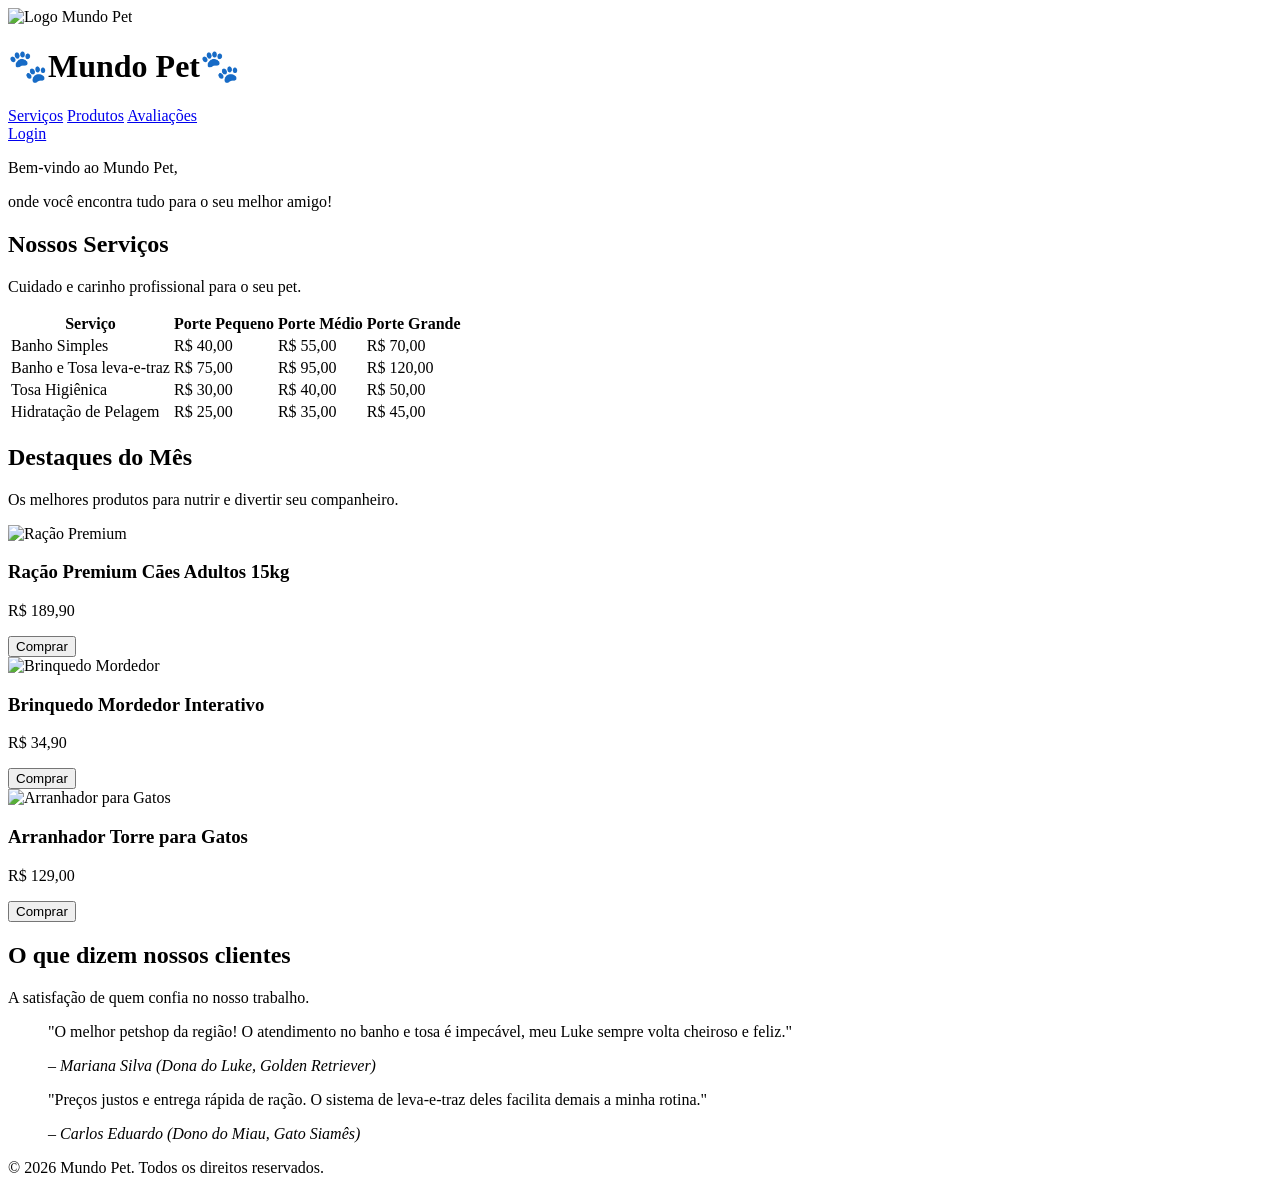
==== Site Pet Shop/index.html @ 0147bb71 "Add files via upload" ====
<!DOCTYPE html>
<html lang="pt-br">
<head>
    <meta charset="UTF-8">
    <meta name="viewport" content="width=device-width, initial-scale=1.0">
    <title>conectaMH - Mundo Pet</title>
    <link rel="stylesheet" href="style.css">
</head>
<body>

    <!-- CABEÇALHO DO SITE -->
    <header class="main-header">
        <img class="logo" src="Logo-petshop.png" alt="Logo Mundo Pet">
        <h1 class="txt_clean">🐾Mundo Pet🐾</h1>
        <nav class="menu">
            <a class="button" href="#servicos">Serviços</a>
            <a class="button" href="#produtos">Produtos</a>
            <a class="button" href="#avaliacoes">Avaliações</a>
        </nav>

        <a href="login.html" class="button_login">Login</a>

        <section class="boas-vindas">
            <p class="saudacao">Bem-vindo ao Mundo Pet,</p>
            <p class="descricao">onde você encontra tudo para o seu melhor amigo!</p>
        </section>
    </header>

    <!-- CONTEÚDO PRINCIPAL DO SITE -->
    <main>
        
        <!-- SEÇÃO DE SERVIÇOS E PREÇOS -->
        <section id="servicos" class="box-servicos">
            <h2>Nossos Serviços</h2>
            <p>Cuidado e carinho profissional para o seu pet.</p>
            
            <table class="tabela-precos">
                <thead>
                    <tr>
                        <th>Serviço</th>
                        <th>Porte Pequeno</th>
                        <th>Porte Médio</th>
                        <th>Porte Grande</th>
                    </tr>
                </thead>
                <tbody>
                    <tr>
                        <td>Banho Simples</td>
                        <td>R$ 40,00</td>
                        <td>R$ 55,00</td>
                        <td>R$ 70,00</td>
                    </tr>
                    <tr>
                        <td>Banho e Tosa leva-e-traz</td>
                        <td>R$ 75,00</td>
                        <td>R$ 95,00</td>
                        <td>R$ 120,00</td>
                    </tr>
                    <tr>
                        <td>Tosa Higiênica</td>
                        <td>R$ 30,00</td>
                        <td>R$ 40,00</td>
                        <td>R$ 50,00</td>
                    </tr>
                    <tr>
                        <td>Hidratação de Pelagem</td>
                        <td>R$ 25,00</td>
                        <td>R$ 35,00</td>
                        <td>R$ 45,00</td>
                    </tr>
                </tbody>
            </table>
        </section>

        <!-- SEÇÃO DE PRODUTOS -->
        <section id="produtos" class="box-produtos">
            <h2>Destaques do Mês</h2>
            <p>Os melhores produtos para nutrir e divertir seu companheiro.</p>
            
            <div class="lista-produtos">
                <div class="card-produto">
                    <img src="racao-premium.png" alt="Ração Premium">
                    <h3>Ração Premium Cães Adultos 15kg</h3>
                    <p class="preco-produto">R$ 189,90</p>
                    <button class="btn-comprar">Comprar</button>
                </div>

                <div class="card-produto">
                    <img src="brinquedo-morder.png" alt="Brinquedo Mordedor">
                    <h3>Brinquedo Mordedor Interativo</h3>
                    <p class="preco-produto">R$ 34,90</p>
                    <button class="btn-comprar">Comprar</button>
                </div>

                <div class="card-produto">
                    <img src="arranhador-gato.png" alt="Arranhador para Gatos">
                    <h3>Arranhador Torre para Gatos</h3>
                    <p class="preco-produto">R$ 129,00</p>
                    <button class="btn-comprar">Comprar</button>
                </div>
            </div>
        </section>

        <!-- SEÇÃO DE AVALIAÇÕES -->
        <section id="avaliacoes" class="box-avaliacoes">
            <h2>O que dizem nossos clientes</h2>
            <p>A satisfação de quem confia no nosso trabalho.</p>
            
            <div class="lista-depoimentos">
                <blockquote class="depoimento">
                    <p>"O melhor petshop da região! O atendimento no banho e tosa é impecável, meu Luke sempre volta cheiroso e feliz."</p>
                    <cite>– Mariana Silva (Dona do Luke, Golden Retriever)</cite>
                </blockquote>

                <blockquote class="depoimento">
                    <p>"Preços justos e entrega rápida de ração. O sistema de leva-e-traz deles facilita demais a minha rotina."</p>
                    <cite>– Carlos Eduardo (Dono do Miau, Gato Siamês)</cite>
                </blockquote>
            </div>
        </section>

    </main>

    <!-- RODAPÉ DO SITE -->
    <footer class="main-footer">
        <p>&copy; 2026 Mundo Pet. Todos os direitos reservados.</p>
    </footer>

    <!-- VÍNCULO COM O ARQUIVO JAVASCRIPT (Controla o Sol/Lua e Modo Escuro) -->
    <script src="script.js"></script>

</body>
</html>
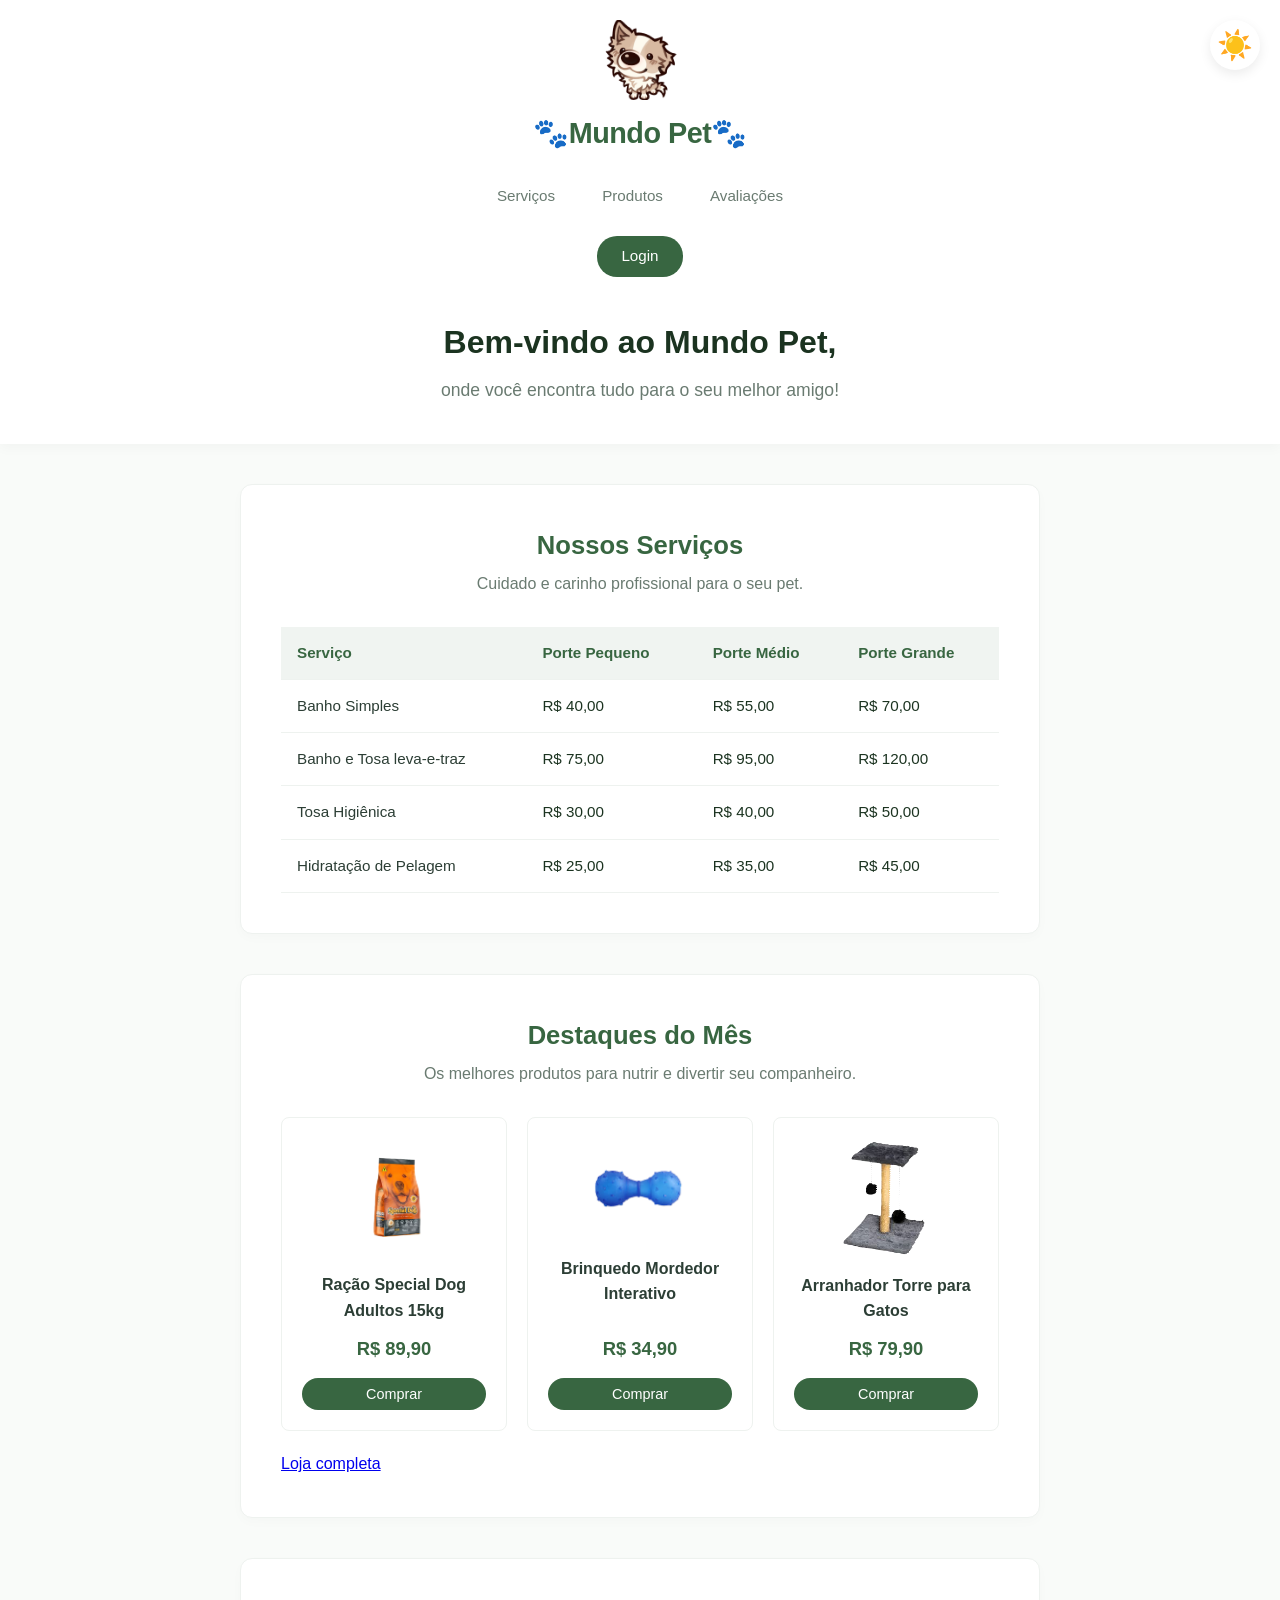
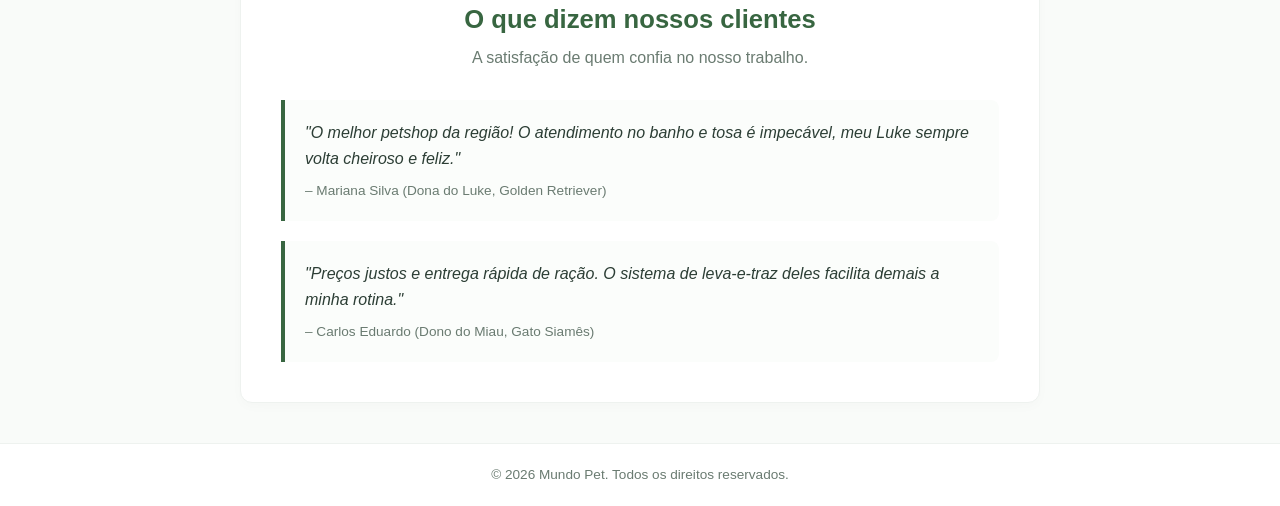
==== commit d95f9b16: "Add files via upload" ====
--- a/Site Pet Shop/index.html
+++ b/Site Pet Shop/index.html
@@ -4,13 +4,12 @@
     <meta charset="UTF-8">
     <meta name="viewport" content="width=device-width, initial-scale=1.0">
     <title>conectaMH - Mundo Pet</title>
-    <link rel="stylesheet" href="style.css">
+    <link rel="stylesheet" href="styles/style.css">
 </head>
 <body>
 
-    <!-- CABEÇALHO DO SITE -->
     <header class="main-header">
-        <img class="logo" src="Logo-petshop.png" alt="Logo Mundo Pet">
+        <img class="logo" src="styles/Logo-petshop.png" alt="Logo Mundo Pet">
         <h1 class="txt_clean">🐾Mundo Pet🐾</h1>
         <nav class="menu">
             <a class="button" href="#servicos">Serviços</a>
@@ -26,10 +25,8 @@
         </section>
     </header>
 
-    <!-- CONTEÚDO PRINCIPAL DO SITE -->
     <main>
         
-        <!-- SEÇÃO DE SERVIÇOS E PREÇOS -->
         <section id="servicos" class="box-servicos">
             <h2>Nossos Serviços</h2>
             <p>Cuidado e carinho profissional para o seu pet.</p>
@@ -72,36 +69,39 @@
             </table>
         </section>
 
-        <!-- SEÇÃO DE PRODUTOS -->
         <section id="produtos" class="box-produtos">
             <h2>Destaques do Mês</h2>
             <p>Os melhores produtos para nutrir e divertir seu companheiro.</p>
             
             <div class="lista-produtos">
                 <div class="card-produto">
-                    <img src="racao-premium.png" alt="Ração Premium">
-                    <h3>Ração Premium Cães Adultos 15kg</h3>
-                    <p class="preco-produto">R$ 189,90</p>
+                    <img src="styles/racao-premium.png" alt="Ração Premium">
+                    <h3>Ração Special Dog Adultos 15kg</h3>
+                    <p class="preco-produto">R$ 89,90</p>
                     <button class="btn-comprar">Comprar</button>
                 </div>
 
                 <div class="card-produto">
-                    <img src="brinquedo-morder.png" alt="Brinquedo Mordedor">
+                    <img src="styles/brinquedo-mordedor.png" alt="Brinquedo Mordedor">
                     <h3>Brinquedo Mordedor Interativo</h3>
                     <p class="preco-produto">R$ 34,90</p>
                     <button class="btn-comprar">Comprar</button>
                 </div>
 
                 <div class="card-produto">
-                    <img src="arranhador-gato.png" alt="Arranhador para Gatos">
+                    <img src="styles/arranhador-de-gatos.png" alt="Arranhador para Gatos">
                     <h3>Arranhador Torre para Gatos</h3>
-                    <p class="preco-produto">R$ 129,00</p>
+                    <p class="preco-produto">R$ 79,90</p>
                     <button class="btn-comprar">Comprar</button>
+                </div>
+
+                <div class="loja-completa">
+                    <a href="Loja.html">Loja completa</a>
+
                 </div>
             </div>
         </section>
 
-        <!-- SEÇÃO DE AVALIAÇÕES -->
         <section id="avaliacoes" class="box-avaliacoes">
             <h2>O que dizem nossos clientes</h2>
             <p>A satisfação de quem confia no nosso trabalho.</p>
@@ -121,13 +121,11 @@
 
     </main>
 
-    <!-- RODAPÉ DO SITE -->
     <footer class="main-footer">
         <p>&copy; 2026 Mundo Pet. Todos os direitos reservados.</p>
     </footer>
 
-    <!-- VÍNCULO COM O ARQUIVO JAVASCRIPT (Controla o Sol/Lua e Modo Escuro) -->
-    <script src="script.js"></script>
+    <script src="scripts/script.js"></script>
 
 </body>
 </html>
--- a/Site Pet Shop/styles/style.css
+++ b/Site Pet Shop/styles/style.css
@@ -0,0 +1,384 @@
+/* 1. RESET BÁSICO E TIPOGRAFIA */
+* {
+    margin: 0;
+    padding: 0;
+    box-sizing: border-box;
+    font-family: 'Segoe UI', Roboto, Helvetica, Arial, sans-serif;
+}
+
+body {
+    background-color: #f9fbf9;
+    color: #2c3e35;
+    line-height: 1.6;
+    transition: background-color 0.3s ease, color 0.3s ease;
+}
+
+/* 2. HEADER PRINCIPAL E NAVEGAÇÃO */
+.main-header {
+    display: flex;
+    flex-direction: column;
+    align-items: center;
+    padding: 20px;
+    background-color: #ffffff;
+    box-shadow: 0 4px 12px rgba(0, 0, 0, 0.03);
+    transition: background-color 0.3s ease;
+}
+
+.logo {
+    max-width: 80px;
+    height: auto;
+    margin-bottom: 10px;
+}
+
+.txt_clean {
+    font-size: 1.8rem;
+    font-weight: 600;
+    color: #386641;
+    letter-spacing: -0.5px;
+    margin-bottom: 20px;
+    transition: color 0.3s ease;
+}
+
+.menu {
+    display: flex;
+    gap: 15px;
+    margin-bottom: 20px;
+}
+
+.button {
+    text-decoration: none;
+    color: #6a7b71;
+    font-weight: 500;
+    font-size: 0.95rem;
+    padding: 8px 16px;
+    border-radius: 20px;
+    transition: all 0.3s ease;
+}
+
+.button:hover {
+    background-color: #f0f4f1;
+    color: #386641;
+}
+
+.button_login {
+    text-decoration: none;
+    color: #ffffff;
+    background-color: #386641;
+    font-weight: 500;
+    font-size: 0.95rem;
+    padding: 8px 24px;
+    border-radius: 20px;
+    transition: background-color 0.3s ease;
+    margin-bottom: 40px;
+}
+
+.button_login:hover {
+    background-color: #2b4f32;
+}
+
+/* 3. SEÇÃO DE BOAS-VINDAS */
+.boas-vindas {
+    text-align: center;
+    max-width: 600px;
+    margin-bottom: 20px;
+}
+
+.saudacao {
+    font-size: 2rem;
+    font-weight: 700;
+    color: #1b3320;
+    margin-bottom: 8px;
+    transition: color 0.3s ease;
+}
+
+.descricao {
+    font-size: 1.1rem;
+    color: #6a7b71;
+    transition: color 0.3s ease;
+}
+
+/* 4. CONTAINER PRINCIPAL E ESTRUTURA BASE */
+main {
+    display: flex;
+    flex-direction: column;
+    align-items: center;
+    padding: 40px 20px;
+    gap: 40px;
+}
+
+.box-servicos, 
+.box-produtos, 
+.box-avaliacoes {
+    width: 100%;
+    max-width: 800px;
+    background-color: #ffffff;
+    padding: 40px;
+    border-radius: 12px;
+    border: 1px solid #eef2ef;
+    box-shadow: 0 4px 12px rgba(0, 0, 0, 0.02);
+    transition: background-color 0.3s ease, border-color 0.3s ease;
+}
+
+.box-servicos h2,
+.box-produtos h2,
+.box-avaliacoes h2 {
+    font-size: 1.6rem;
+    font-weight: 600;
+    color: #386641;
+    margin-bottom: 5px;
+    text-align: center;
+    transition: color 0.3s ease;
+}
+
+.box-servicos > p,
+.box-produtos > p,
+.box-avaliacoes > p {
+    font-size: 1rem;
+    color: #6a7b71;
+    margin-bottom: 30px;
+    text-align: center;
+    transition: color 0.3s ease;
+}
+
+/* 5. SEÇÃO: SERVIÇOS (TABELA DE PREÇOS) */
+.tabela-precos {
+    width: 100%;
+    border-collapse: collapse;
+    margin-top: 10px;
+    font-size: 0.95rem;
+}
+
+.tabela-precos th, 
+.tabela-precos td {
+    padding: 14px 16px;
+    text-align: left;
+    border-bottom: 1px solid #eef2ef;
+    transition: background-color 0.3s ease, border-color 0.3s ease, color 0.3s ease;
+}
+
+.tabela-precos th {
+    background-color: #f0f4f1;
+    color: #386641;
+    font-weight: 600;
+}
+
+.tabela-precos tr:hover {
+    background-color: #fbfdfb;
+}
+
+.tabela-precos td:not(:first-child) {
+    color: #1b3320;
+    font-weight: 500;
+}
+
+/* 6. SEÇÃO: PRODUTOS (CARDS) */
+.lista-produtos {
+    display: grid;
+    grid-template-columns: repeat(auto-fit, minmax(220px, 1fr));
+    gap: 20px;
+}
+
+.card-produto {
+    background-color: #ffffff;
+    border: 1px solid #eef2ef;
+    border-radius: 8px;
+    padding: 20px;
+    text-align: center;
+    display: flex;
+    flex-direction: column;
+    align-items: center;
+    transition: transform 0.2s ease, box-shadow 0.2s ease, background-color 0.3s ease, border-color 0.3s ease;
+}
+
+.card-produto:hover {
+    transform: translateY(-4px);
+    box-shadow: 0 6px 16px rgba(0, 0, 0, 0.04);
+}
+
+.card-produto img {
+    max-width: 120px;
+    height: auto;
+    margin-bottom: 15px;
+}
+
+.card-produto h3 {
+    font-size: 1rem;
+    color: #2c3e35;
+    font-weight: 600;
+    margin-bottom: 10px;
+    flex-grow: 1;
+    transition: color 0.3s ease;
+}
+
+.preco-produto {
+    font-size: 1.15rem;
+    color: #386641;
+    font-weight: 700;
+    margin-bottom: 15px;
+    transition: color 0.3s ease;
+}
+
+.btn-comprar {
+    background-color: #386641;
+    color: #ffffff;
+    border: none;
+    padding: 8px 16px;
+    border-radius: 20px;
+    font-size: 0.9rem;
+    font-weight: 500;
+    cursor: pointer;
+    width: 100%;
+    transition: background-color 0.2s ease;
+}
+
+.btn-comprar:hover {
+    background-color: #2b4f32;
+}
+
+/* 7. SEÇÃO: AVALIAÇÕES (DEPOIMENTOS) */
+.lista-depoimentos {
+    display: flex;
+    flex-direction: column;
+    gap: 20px;
+}
+
+.depoimento {
+    background-color: #fbfdfb;
+    border-left: 4px solid #386641;
+    padding: 20px;
+    border-radius: 0 8px 8px 0;
+    text-align: left;
+    transition: background-color 0.3s ease, border-color 0.3s ease;
+}
+
+.depoimento p {
+    font-style: italic;
+    color: #2c3e35;
+    font-size: 1rem;
+    margin-bottom: 8px;
+    transition: color 0.3s ease;
+}
+
+.depoimento cite {
+    display: block;
+    font-size: 0.85rem;
+    color: #6a7b71;
+    font-style: normal;
+    font-weight: 500;
+    transition: color 0.3s ease;
+}
+
+/* 8. RODAPÉ */
+.main-footer {
+    width: 100%;
+    text-align: center;
+    padding: 20px;
+    background-color: #ffffff;
+    border-top: 1px solid #eef2ef;
+    font-size: 0.85rem;
+    color: #6a7b71;
+    transition: background-color 0.3s ease, border-color 0.3s ease, color 0.3s ease;
+}
+
+/* 9. INTERRUPTOR DE TEMA FLUTUANTE (SOL / LUA) */
+#alternador-tema {
+    position: fixed;
+    top: 20px;
+    right: 20px;
+    font-size: 1.8rem;
+    cursor: pointer;
+    z-index: 9999;
+    background-color: #ffffff;
+    padding: 10px;
+    border-radius: 50%;
+    box-shadow: 0 4px 12px rgba(0, 0, 0, 0.08);
+    transition: transform 0.2s ease, background-color 0.3s ease, box-shadow 0.3s ease;
+    user-select: none;
+    display: flex;
+    align-items: center;
+    justify-content: center;
+    width: 50px;
+    height: 50px;
+}
+
+#alternador-tema:hover {
+    transform: scale(1.1) rotate(15deg);
+}
+
+/* 10. ESTILOS EXCLUSIVOS DO MODO ESCURO (DARK MODE) */
+body.dark-mode {
+    background-color: #121212;
+    color: #e0e0e0;
+}
+
+body.dark-mode .main-header,
+body.dark-mode .box-servicos,
+body.dark-mode .box-produtos,
+body.dark-mode .box-avaliacoes,
+body.dark-mode .card-produto,
+body.dark-mode .main-footer {
+    background-color: #1e1e1e;
+    border-color: #2d2d2d;
+    color: #e0e0e0;
+}
+
+body.dark-mode #alternador-tema {
+    background-color: #2d2d2d;
+    box-shadow: 0 4px 12px rgba(0, 0, 0, 0.4);
+}
+
+/* Cores de destaque adaptadas para o contraste escuro */
+body.dark-mode .txt_clean,
+body.dark-mode .box-servicos h2,
+body.dark-mode .box-produtos h2,
+body.dark-mode .box-avaliacoes h2,
+body.dark-mode .preco-produto,
+body.dark-mode .tabela-precos th {
+    color: #81b29a;
+}
+
+body.dark-mode .tabela-precos th {
+    background-color: #2d2d2d;
+}
+
+body.dark-mode .tabela-precos td {
+    border-bottom: 1px solid #2d2d2d;
+    color: #ccc;
+}
+
+body.dark-mode .tabela-precos td:not(:first-child) {
+    color: #ffffff;
+}
+
+body.dark-mode .tabela-precos tr:hover {
+    background-color: #181818;
+}
+
+body.dark-mode .saudacao,
+body.dark-mode .card-produto h3 {
+    color: #ffffff;
+}
+
+body.dark-mode .descricao,
+body.dark-mode .button,
+body.dark-mode .box-servicos > p,
+body.dark-mode .box-produtos > p,
+body.dark-mode .box-avaliacoes > p,
+body.dark-mode .depoimento cite,
+body.dark-mode .main-footer {
+    color: #a0a0a0;
+}
+
+body.dark-mode .button:hover {
+    background-color: #2d2d2d;
+    color: #81b29a;
+}
+
+body.dark-mode .depoimento {
+    background-color: #181818;
+    border-left-color: #81b29a;
+}
+
+body.dark-mode .depoimento p {
+    color: #e0e0e0;
+}
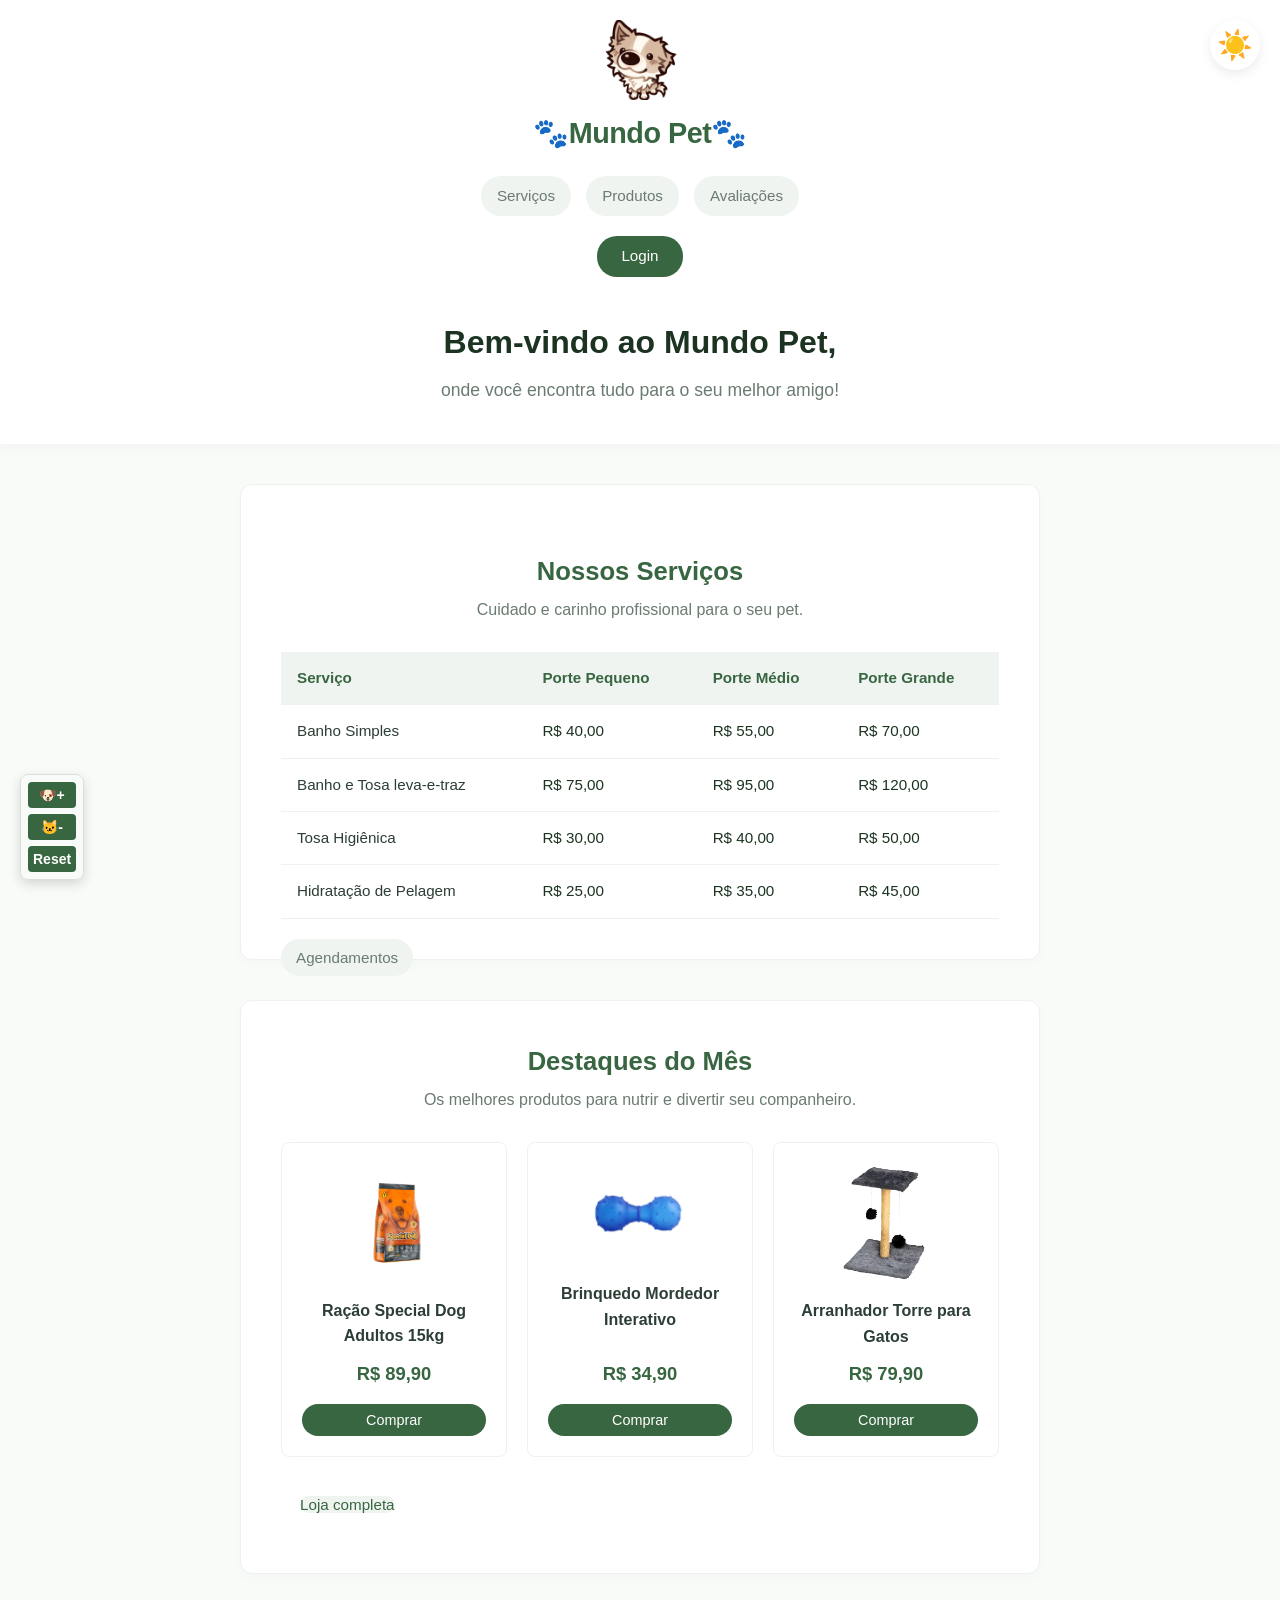
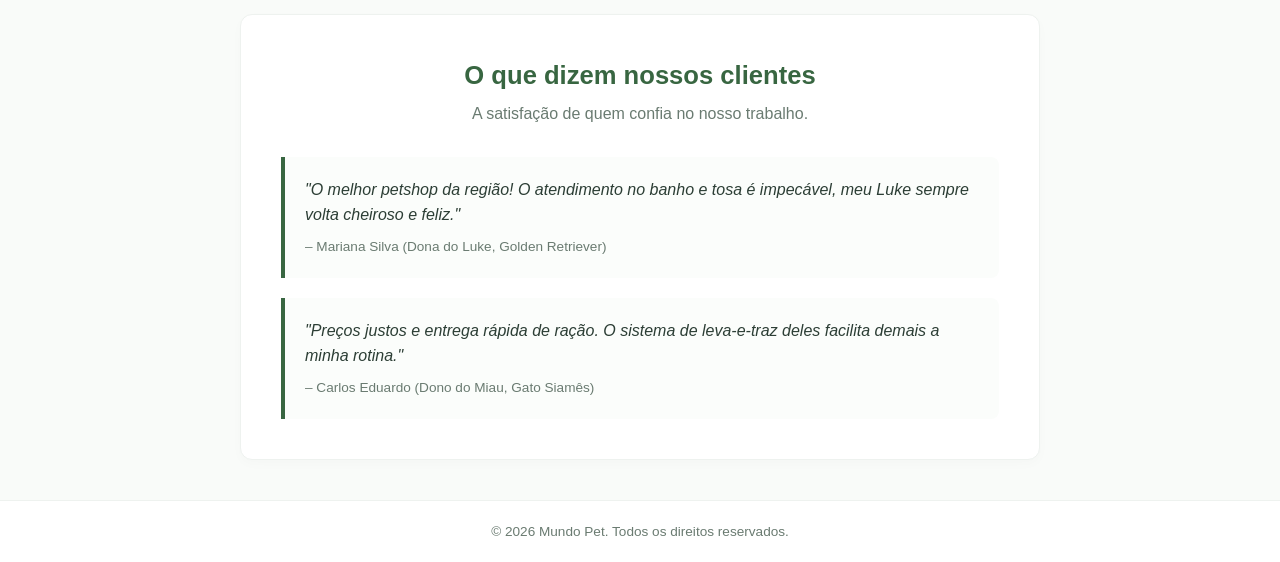
==== commit e1429665: "Add files via upload" ====
--- a/Site Pet Shop/index.html
+++ b/Site Pet Shop/index.html
@@ -3,8 +3,9 @@
 <head>
     <meta charset="UTF-8">
     <meta name="viewport" content="width=device-width, initial-scale=1.0">
-    <title>conectaMH - Mundo Pet</title>
+    <title>Mundo Pet</title>
     <link rel="stylesheet" href="styles/style.css">
+    <link rel="shortcut icon" href="styles/Logo-petshop.png" type="image/x-icon">
 </head>
 <body>
 
@@ -28,6 +29,7 @@
     <main>
         
         <section id="servicos" class="box-servicos">
+            <a href="#" class="agendamento">Agendamentos</a>
             <h2>Nossos Serviços</h2>
             <p>Cuidado e carinho profissional para o seu pet.</p>
             
@@ -97,7 +99,6 @@
 
                 <div class="loja-completa">
                     <a href="Loja.html">Loja completa</a>
-
                 </div>
             </div>
         </section>
@@ -118,13 +119,19 @@
                 </blockquote>
             </div>
         </section>
-
+        
     </main>
 
     <footer class="main-footer">
         <p>&copy; 2026 Mundo Pet. Todos os direitos reservados.</p>
     </footer>
 
+    <div class="controls-zoom-fixo">
+        <button id="zoom-in" class="btn-zoom">🐶+</button>
+        <button id="zoom-out" class="btn-zoom">🐱-</button>
+        <button id="zoom-reset" class="btn-zoom">Reset</button>
+    </div>
+
     <script src="scripts/script.js"></script>
 
 </body>
--- a/Site Pet Shop/styles/style.css
+++ b/Site Pet Shop/styles/style.css
@@ -267,6 +267,42 @@
     font-weight: 500;
     transition: color 0.3s ease;
 }
+
+.loja-completa{
+    text-decoration: none;
+    color: #6a7b71;
+    font-weight: 500;
+    font-size: 0.95rem;
+    padding: 16px 19px;
+    border-radius: 20px;
+    transition: all 0.3s ease;
+}
+
+.loja-completa :hover{
+    background-color: #f0f4f1;
+    color: #386641;
+}
+
+.agendamento{
+    text-decoration: none;
+    color: #6a7b71;
+    font-weight: 500;
+    font-size: 0.95rem;
+    padding: 10px 15px;
+    border-radius: 20px;
+    transition: all 0.3s ease;
+    position: relative;
+    top: 420px;
+}
+
+
+a{
+    text-decoration: none;
+    background-color: #f0f4f1;
+    color: #386641;
+    border-radius: 10px;
+}
+
 
 /* 8. RODAPÉ */
 .main-footer {
@@ -382,3 +418,40 @@
 body.dark-mode .depoimento p {
     color: #e0e0e0;
 }
+
+body {
+  zoom: var(--zoom-level, 1);
+  transition: zoom 0.1s ease-in-out;
+}
+
+.controls-zoom-fixo {
+  position: fixed;
+  bottom: 20px;
+  left: 20px;
+  z-index: 9999;
+  background-color:transparent;
+  padding: 7px;
+  border-radius: 8px;
+  box-shadow: 0 4px 12px rgba(0, 0, 0, 0.15);
+  border: 1px solid #ddd;
+  display: flex;
+  flex-direction: column;
+  gap: 6px;
+}
+
+.btn-zoom {
+  padding: 5px 5px;
+  cursor: pointer;
+  background-color: #386641;
+  color: #fff;
+  border: none;
+  border-radius: 4px;
+  font-weight: bold;
+  font-size: 14px;
+  transition: background-color 0.2s;
+}
+
+.btn-zoom:hover {
+  background-color: #386641;
+}
+
